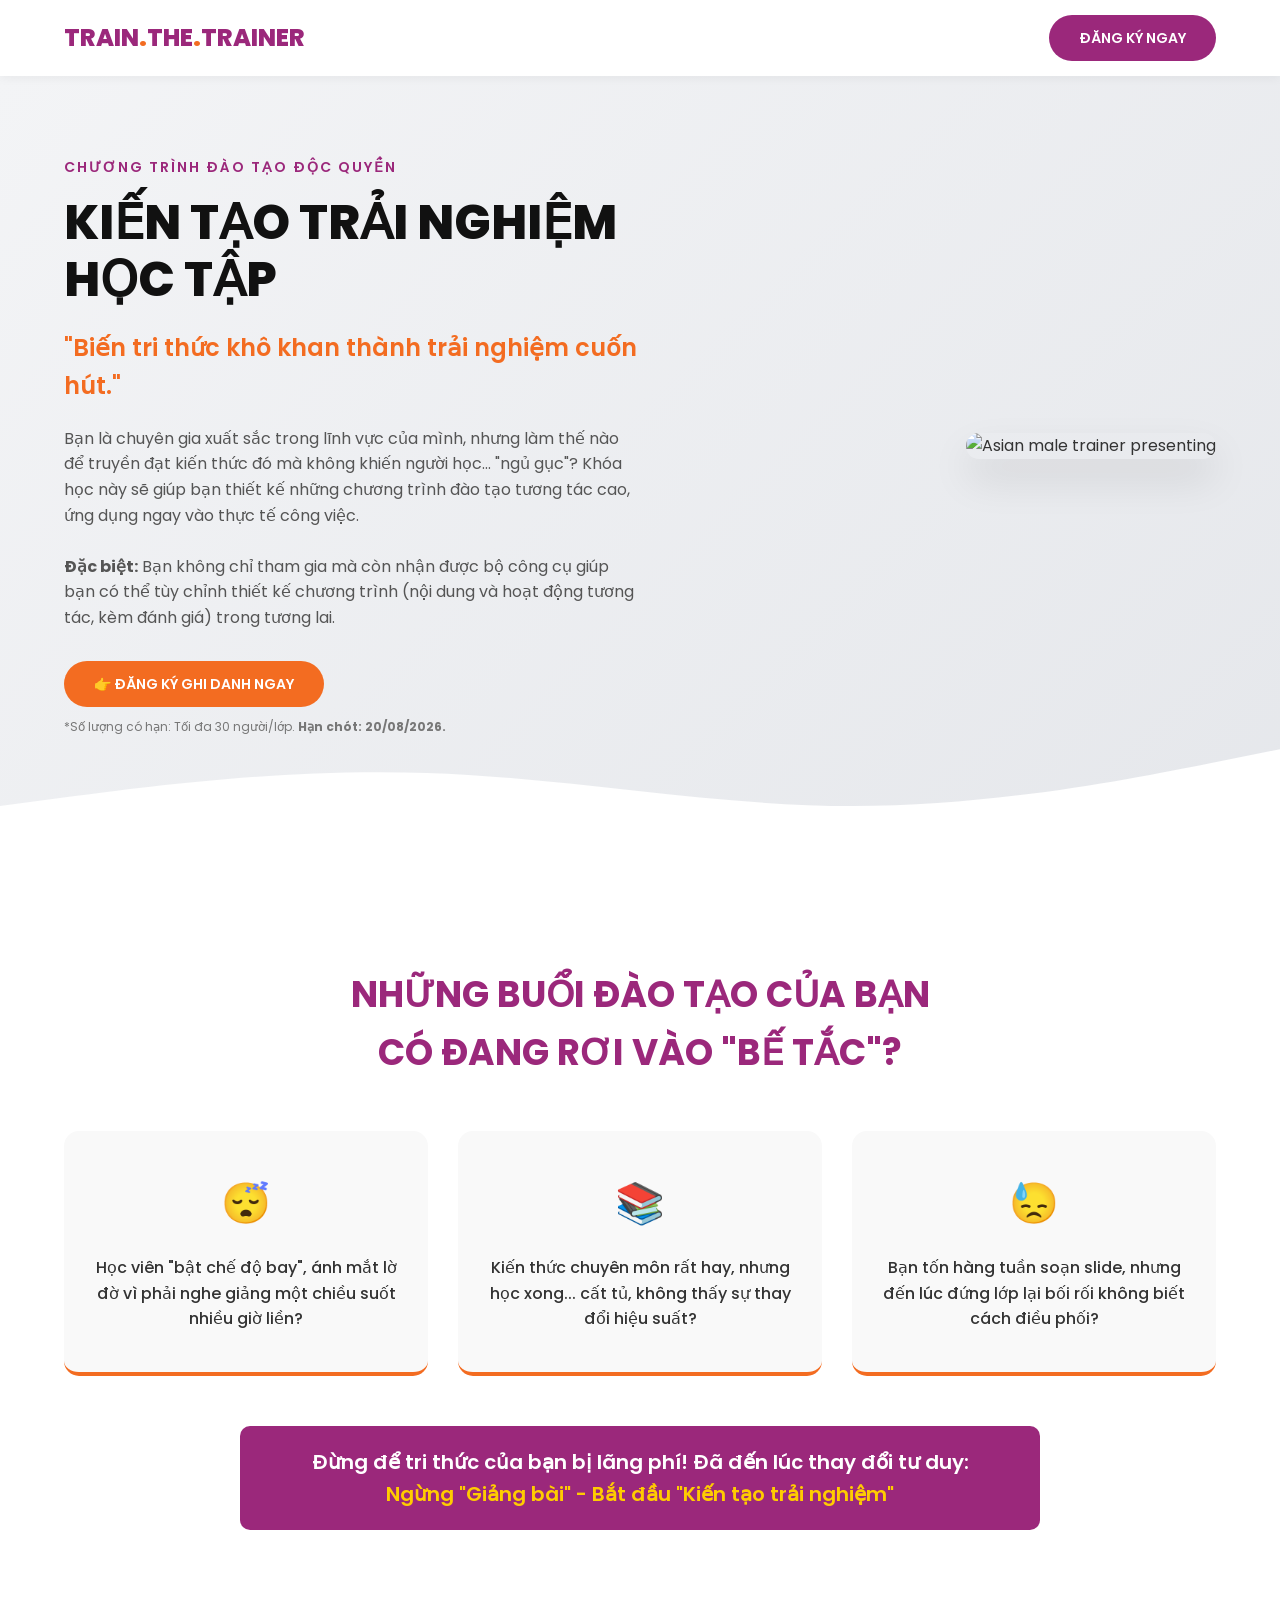
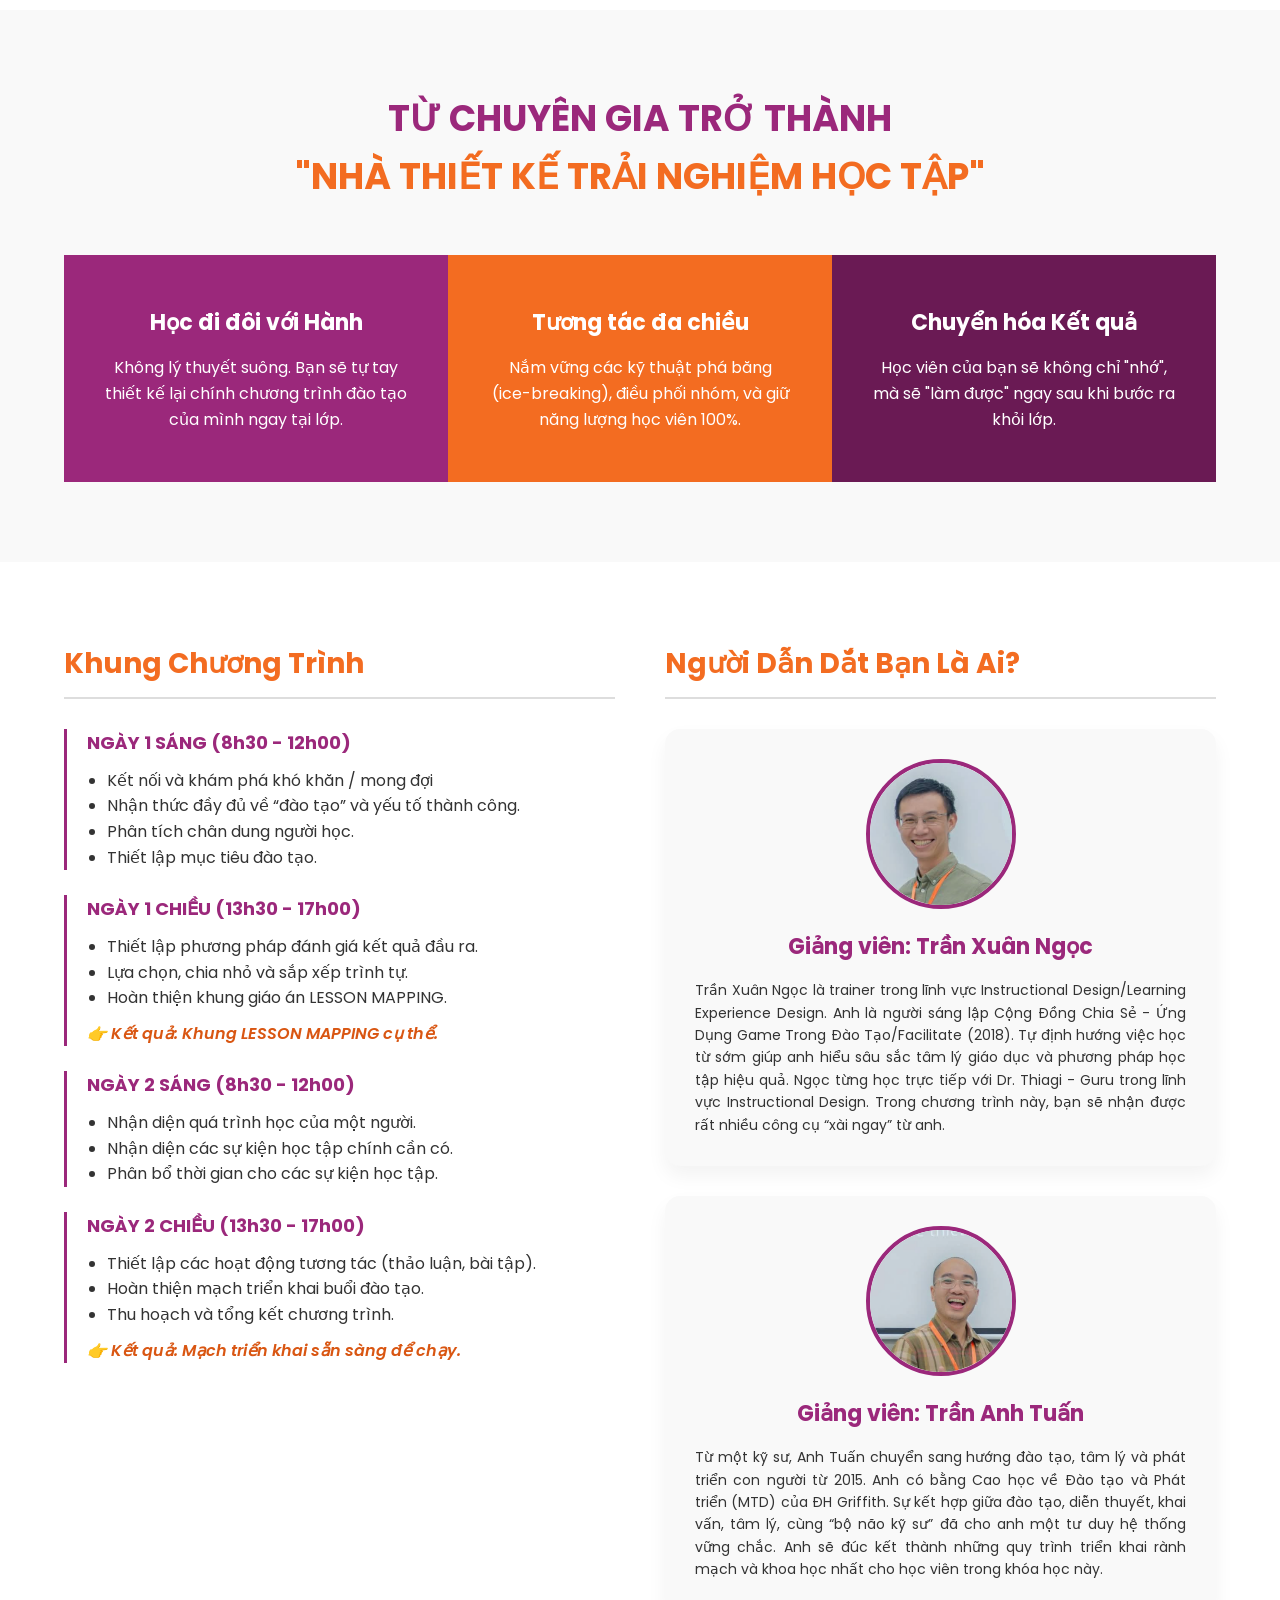
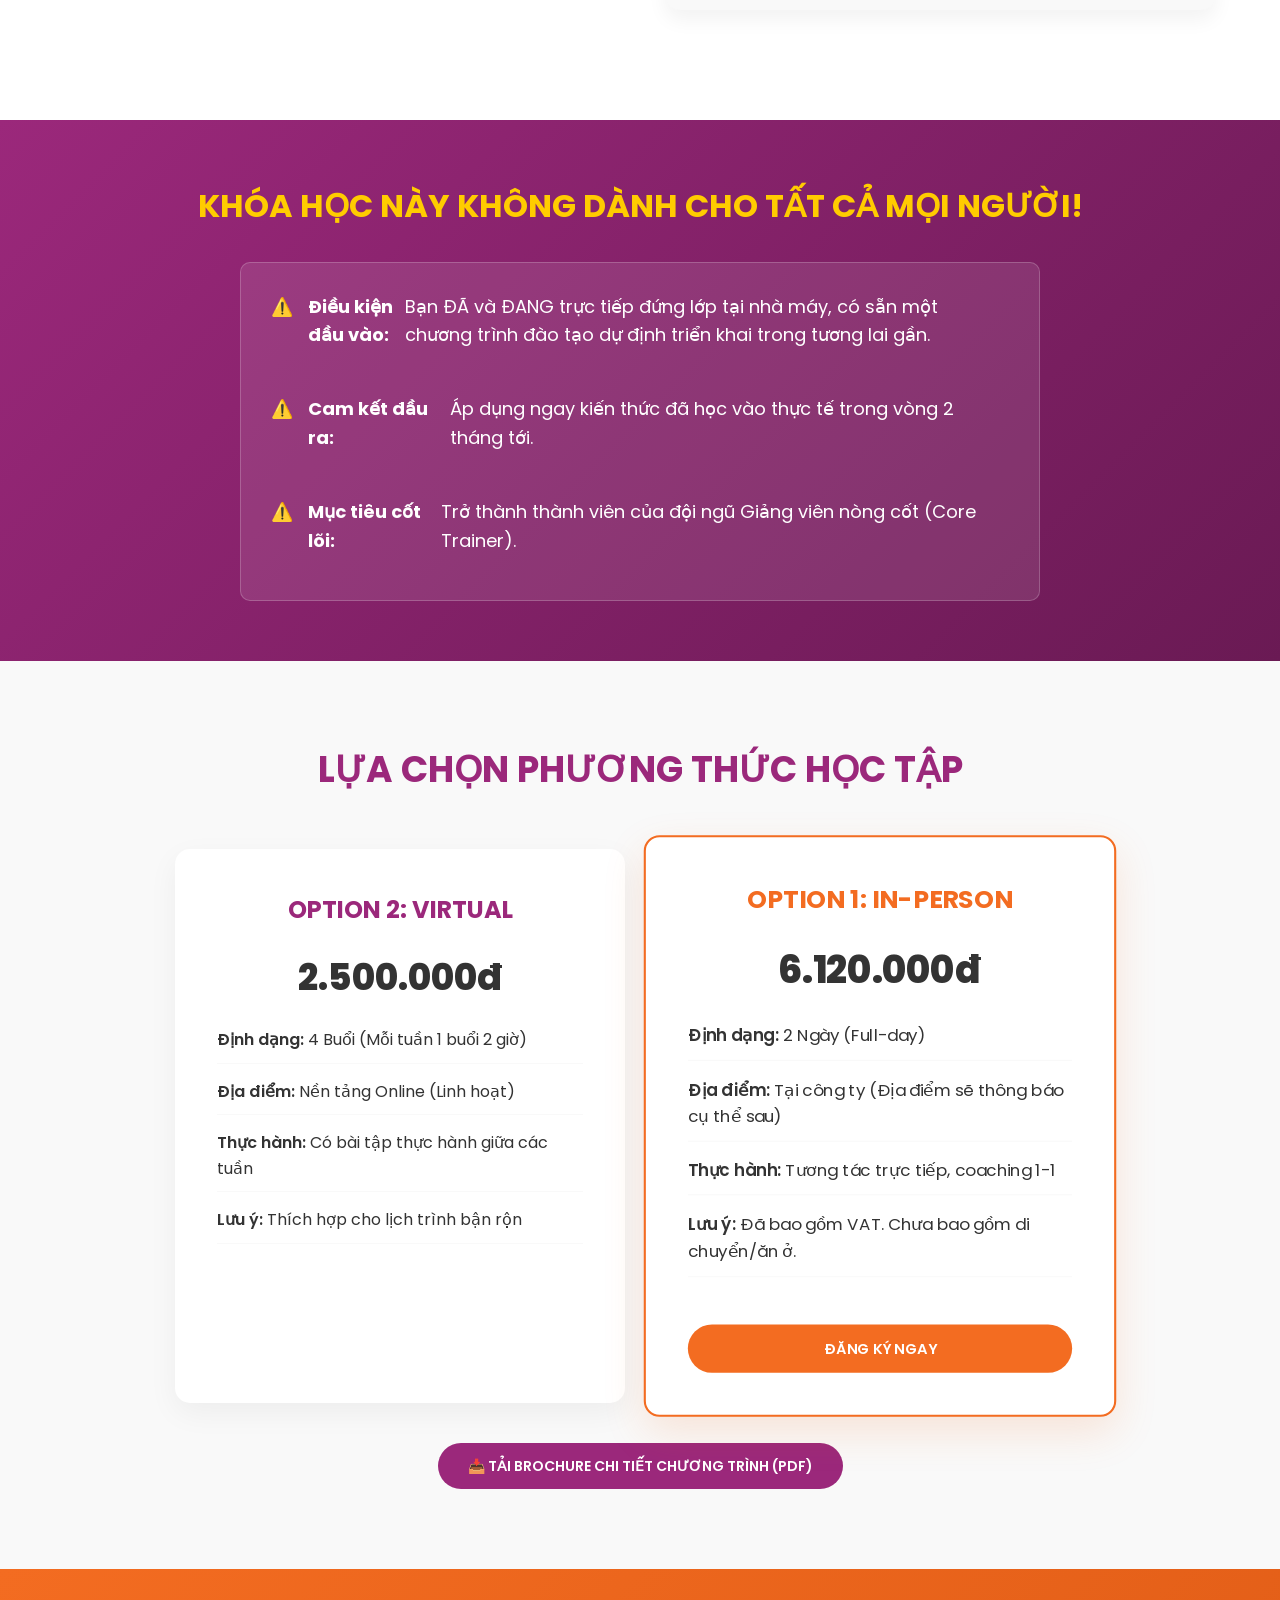
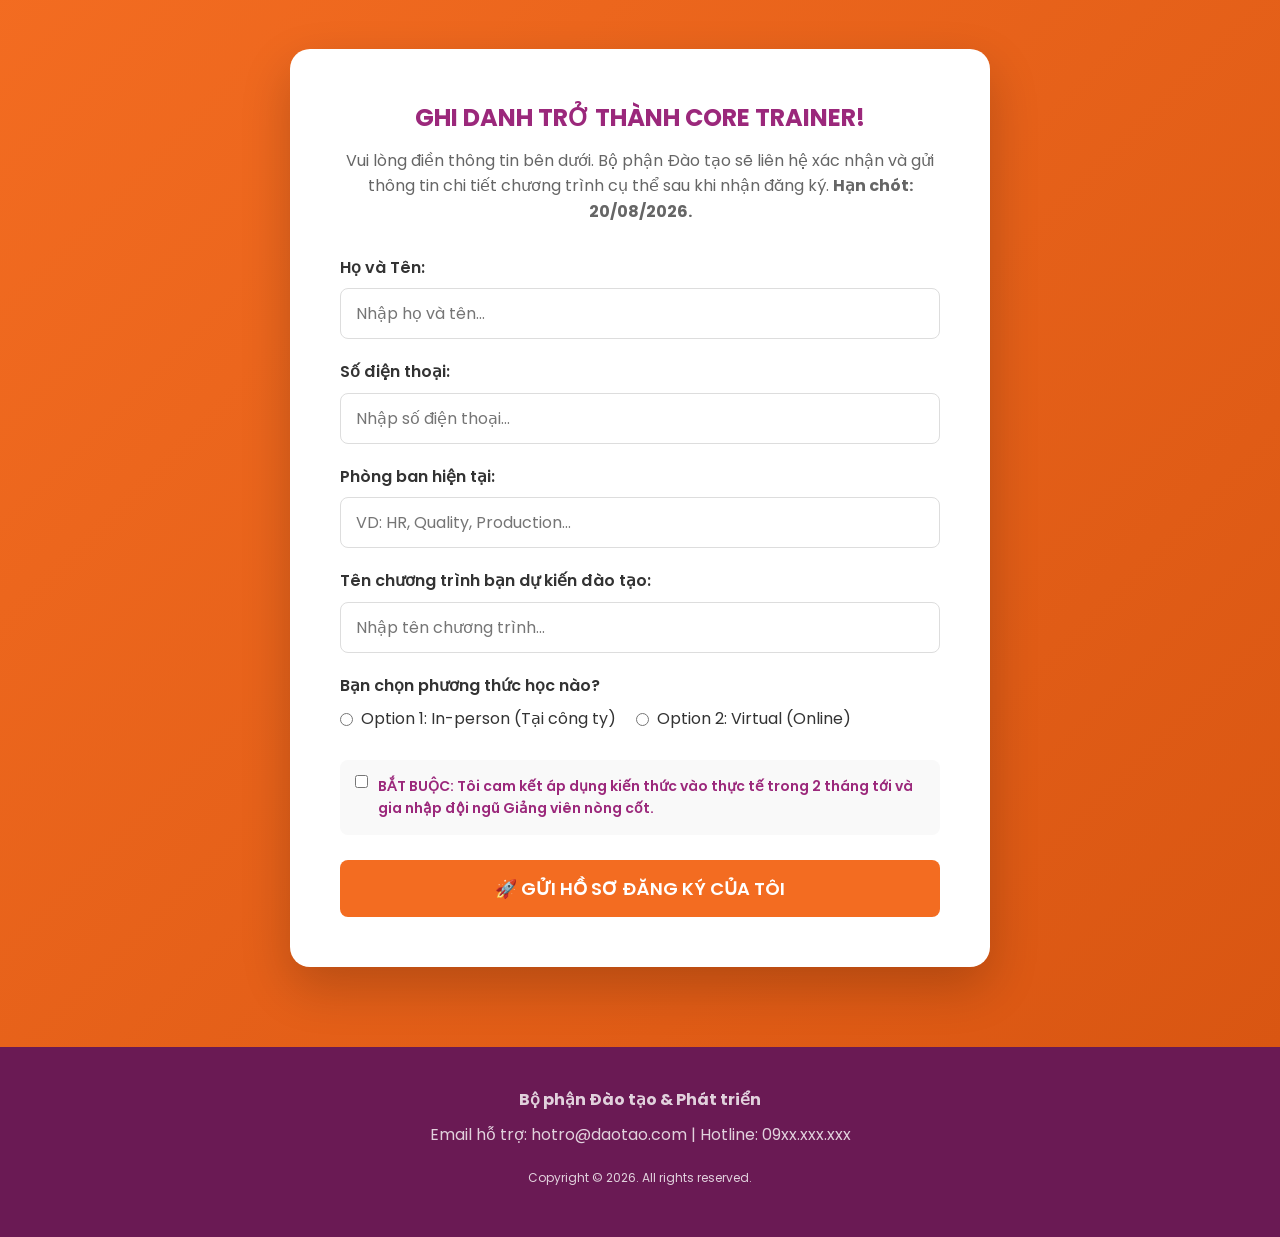
==== BaiTap/index.html @ ac071d4d "Add Train the Trainer landing page" ====
<!DOCTYPE html>
<html lang="vi">
<head>
    <meta charset="UTF-8">
    <meta name="viewport" content="width=device-width, initial-scale=1.0">
    <title>Train The Trainer | Kiến tạo trải nghiệm học tập</title>
    <!-- Open Graph for sharing -->
    <meta property="og:title" content="Train The Trainer - Kiến tạo trải nghiệm học tập">
    <meta property="og:description" content="Chương trình đào tạo chuyên sâu dành cho các chuyên gia đào tạo nội bộ.">
    <link rel="stylesheet" href="style.css">
</head>
<body>

    <!-- HEADER -->
    <header>
        <div class="container">
            <a href="#" class="logo">TRAIN<span>.</span>THE<span>.</span>TRAINER</a>
            <a href="#register" class="btn btn-purple">Đăng ký ngay</a>
        </div>
    </header>

    <!-- SECTION 1: HERO -->
    <section class="hero">
        <div class="container">
            <div class="hero-content">
                <span class="hero-kicker">CHƯƠNG TRÌNH ĐÀO TẠO ĐỘC QUYỀN</span>
                <h1>KIẾN TẠO TRẢI NGHIỆM HỌC TẬP</h1>
                <h2>"Biến tri thức khô khan thành trải nghiệm cuốn hút."</h2>
                <p>Bạn là chuyên gia xuất sắc trong lĩnh vực của mình, nhưng làm thế nào để truyền đạt kiến thức đó mà không khiến người học... "ngủ gục"? Khóa học này sẽ giúp bạn thiết kế những chương trình đào tạo tương tác cao, ứng dụng ngay vào thực tế công việc. <br><br><strong>Đặc biệt:</strong> Bạn không chỉ tham gia mà còn nhận được bộ công cụ giúp bạn có thể tùy chỉnh thiết kế chương trình (nội dung và hoạt động tương tác, kèm đánh giá) trong tương lai.</p>
                <a href="#register" class="btn btn-orange">👉 ĐĂNG KÝ GHI DANH NGAY</a>
                <span class="hero-note">*Số lượng có hạn: Tối đa 30 người/lớp. <strong>Hạn chót: 20/08/2026.</strong></span>
            </div>
            <div class="hero-image">
                <img src="https://images.unsplash.com/photo-1552664730-d307ca884978?auto=format&fit=crop&w=800&q=80" alt="Asian male trainer presenting">
            </div>
        </div>
        <!-- Decorative curve (SVG) -->
        <svg class="hero-curve" xmlns="http://www.w3.org/2000/svg" viewBox="0 0 1440 320"><path fill="#ffffff" fill-opacity="1" d="M0,224L80,213.3C160,203,320,181,480,186.7C640,192,800,224,960,224C1120,224,1280,192,1360,176L1440,160L1440,320L1360,320C1280,320,1120,320,960,320C800,320,640,320,480,320C320,320,160,320,80,320L0,320Z"></path></svg>
    </section>

    <!-- SECTION 2: PAIN POINT -->
    <section class="pain-points">
        <div class="container">
            <h2 class="section-title">NHỮNG BUỔI ĐÀO TẠO CỦA BẠN<br>CÓ ĐANG RƠI VÀO "BẾ TẮC"?</h2>
            <div class="pain-grid">
                <div class="pain-card">
                    <div class="pain-icon">😴</div>
                    <p>Học viên "bật chế độ bay", ánh mắt lờ đờ vì phải nghe giảng một chiều suốt nhiều giờ liền?</p>
                </div>
                <div class="pain-card">
                    <div class="pain-icon">📚</div>
                    <p>Kiến thức chuyên môn rất hay, nhưng học xong... cất tủ, không thấy sự thay đổi hiệu suất?</p>
                </div>
                <div class="pain-card">
                    <div class="pain-icon">😓</div>
                    <p>Bạn tốn hàng tuần soạn slide, nhưng đến lúc đứng lớp lại bối rối không biết cách điều phối?</p>
                </div>
            </div>
            <div class="pain-conclusion">
                Đừng để tri thức của bạn bị lãng phí! Đã đến lúc thay đổi tư duy:<br>
                <span>Ngừng "Giảng bài" - Bắt đầu "Kiến tạo trải nghiệm"</span>
            </div>
        </div>
    </section>

    <!-- SECTION 3: SOLUTION -->
    <section class="solution">
        <div class="container">
            <h2 class="section-title">TỪ CHUYÊN GIA TRỞ THÀNH<br><span class="text-orange">"NHÀ THIẾT KẾ TRẢI NGHIỆM HỌC TẬP"</span></h2>
            <div class="solution-grid">
                <div class="sol-card">
                    <h3>Học đi đôi với Hành</h3>
                    <p>Không lý thuyết suông. Bạn sẽ tự tay thiết kế lại chính chương trình đào tạo của mình ngay tại lớp.</p>
                </div>
                <div class="sol-card">
                    <h3>Tương tác đa chiều</h3>
                    <p>Nắm vững các kỹ thuật phá băng (ice-breaking), điều phối nhóm, và giữ năng lượng học viên 100%.</p>
                </div>
                <div class="sol-card">
                    <h3>Chuyển hóa Kết quả</h3>
                    <p>Học viên của bạn sẽ không chỉ "nhớ", mà sẽ "làm được" ngay sau khi bước ra khỏi lớp.</p>
                </div>
            </div>
        </div>
    </section>

    <!-- SECTION 4: AGENDA & PROFILE -->
    <section class="agenda-profile">
        <div class="container">
            <!-- Outline Column -->
            <div class="agenda-box">
                <h3>Khung Chương Trình</h3>
                
                <div class="timeline-item">
                    <h4>NGÀY 1 SÁNG (8h30 - 12h00)</h4>
                    <ul>
                        <li>Kết nối và khám phá khó khăn / mong đợi</li>
                        <li>Nhận thức đầy đủ về “đào tạo” và yếu tố thành công.</li>
                        <li>Phân tích chân dung người học.</li>
                        <li>Thiết lập mục tiêu đào tạo.</li>
                    </ul>
                </div>

                <div class="timeline-item">
                    <h4>NGÀY 1 CHIỀU (13h30 - 17h00)</h4>
                    <ul>
                        <li>Thiết lập phương pháp đánh giá kết quả đầu ra.</li>
                        <li>Lựa chọn, chia nhỏ và sắp xếp trình tự.</li>
                        <li>Hoàn thiện khung giáo án LESSON MAPPING.</li>
                    </ul>
                    <p>👉 Kết quả: Khung LESSON MAPPING cụ thể.</p>
                </div>

                <div class="timeline-item">
                    <h4>NGÀY 2 SÁNG (8h30 - 12h00)</h4>
                    <ul>
                        <li>Nhận diện quá trình học của một người.</li>
                        <li>Nhận diện các sự kiện học tập chính cần có.</li>
                        <li>Phân bổ thời gian cho các sự kiện học tập.</li>
                    </ul>
                </div>

                <div class="timeline-item">
                    <h4>NGÀY 2 CHIỀU (13h30 - 17h00)</h4>
                    <ul>
                        <li>Thiết lập các hoạt động tương tác (thảo luận, bài tập).</li>
                        <li>Hoàn thiện mạch triển khai buổi đào tạo.</li>
                        <li>Thu hoạch và tổng kết chương trình.</li>
                    </ul>
                    <p>👉 Kết quả: Mạch triển khai sẵn sàng để chạy.</p>
                </div>
            </div>

            <!-- Profile Column -->
            <div class="profile-box">
                <h3>Người Dẫn Dắt Bạn Là Ai?</h3>
                
                <div class="trainer-card">
                    <img src="images/trainer-ngoc.png" alt="Trần Xuân Ngọc">
                    <h4>Giảng viên: Trần Xuân Ngọc</h4>
                    <p>Trần Xuân Ngọc là trainer trong lĩnh vực Instructional Design/Learning Experience Design. Anh là người sáng lập Cộng Đồng Chia Sẻ - Ứng Dụng Game Trong Đào Tạo/Facilitate (2018). Tự định hướng việc học từ sớm giúp anh hiểu sâu sắc tâm lý giáo dục và phương pháp học tập hiệu quả. Ngọc từng học trực tiếp với Dr. Thiagi - Guru trong lĩnh vực Instructional Design. Trong chương trình này, bạn sẽ nhận được rất nhiều công cụ “xài ngay” từ anh.</p>
                </div>

                <div class="trainer-card">
                    <img src="images/trainer-tuan.png" alt="Trần Anh Tuấn">
                    <h4>Giảng viên: Trần Anh Tuấn</h4>
                    <p>Từ một kỹ sư, Anh Tuấn chuyển sang hướng đào tạo, tâm lý và phát triển con người từ 2015. Anh có bằng Cao học về Đào tạo và Phát triển (MTD) của ĐH Griffith. Sự kết hợp giữa đào tạo, diễn thuyết, khai vấn, tâm lý, cùng “bộ não kỹ sư” đã cho anh một tư duy hệ thống vững chắc. Anh sẽ đúc kết thành những quy trình triển khai rành mạch và khoa học nhất cho học viên trong khóa học này.</p>
                </div>
            </div>
        </div>
    </section>

    <!-- SECTION 5: COMMITMENTS -->
    <section class="commitments">
        <div class="container">
            <h2>KHÓA HỌC NÀY KHÔNG DÀNH CHO TẤT CẢ MỌI NGƯỜI!</h2>
            <div class="commit-box">
                <ul style="display: flex; flex-direction: column; gap: 30px;">
                    <li><strong>Điều kiện đầu vào:</strong> Bạn ĐÃ và ĐANG trực tiếp đứng lớp tại nhà máy, có sẵn một chương trình đào tạo dự định triển khai trong tương lai gần.</li>
                    <li><strong>Cam kết đầu ra:</strong> Áp dụng ngay kiến thức đã học vào thực tế trong vòng 2 tháng tới.</li>
                    <li><strong>Mục tiêu cốt lõi:</strong> Trở thành thành viên của đội ngũ Giảng viên nòng cốt (Core Trainer).</li>
                </ul>
            </div>
        </div>
    </section>

    <!-- SECTION 6: PRICING -->
    <section class="pricing">
        <div class="container">
            <h2 class="section-title">LỰA CHỌN PHƯƠNG THỨC HỌC TẬP</h2>
            
            <div class="pricing-table">
                <!-- Option 2 -->
                <div class="price-col">
                    <h3>OPTION 2: VIRTUAL</h3>
                    <div class="price">2.500.000đ</div>
                    <ul>
                        <li><span>Định dạng:</span> 4 Buổi (Mỗi tuần 1 buổi 2 giờ)</li>
                        <li><span>Địa điểm:</span> Nền tảng Online (Linh hoạt)</li>
                        <li><span>Thực hành:</span> Có bài tập thực hành giữa các tuần</li>
                        <li><span>Lưu ý:</span> Thích hợp cho lịch trình bận rộn</li>
                    </ul>
                </div>
                
                <!-- Option 1 (Featured) -->
                <div class="price-col featured">
                    <h3>OPTION 1: IN-PERSON</h3>
                    <div class="price">6.120.000đ</div>
                    <ul>
                        <li><span>Định dạng:</span> 2 Ngày (Full-day)</li>
                        <li><span>Địa điểm:</span> Tại công ty (Địa điểm sẽ thông báo cụ thể sau)</li>
                        <li><span>Thực hành:</span> Tương tác trực tiếp, coaching 1-1</li>
                        <li><span>Lưu ý:</span> Đã bao gồm VAT. Chưa bao gồm di chuyển/ăn ở.</li>
                    </ul>
                    <a href="#register" class="btn btn-orange" style="width:100%; margin-top: 15px;">Đăng ký ngay</a>
                </div>
            </div>
            
            <div class="text-center" style="margin-top: 40px;">
                <a href="#" class="btn btn-purple">📥 TẢI BROCHURE CHI TIẾT CHƯƠNG TRÌNH (PDF)</a>
            </div>
        </div>
    </section>

    <!-- SECTION 7: REGISTRATION FORM -->
    <section class="registration" id="register">
        <div class="container">
            <div class="reg-container">
                <h2>GHI DANH TRỞ THÀNH CORE TRAINER!</h2>
                <p>Vui lòng điền thông tin bên dưới. Bộ phận Đào tạo sẽ liên hệ xác nhận và gửi thông tin chi tiết chương trình cụ thể sau khi nhận đăng ký. <strong>Hạn chót: 20/08/2026.</strong></p>
                
                <form id="orderForm">
                    <div class="form-group">
                        <label>Họ và Tên:</label>
                        <input type="text" name="HoTen" class="form-control" required placeholder="Nhập họ và tên...">
                    </div>
                    
                    <div class="form-group">
                        <label>Số điện thoại:</label>
                        <input type="text" name="SoDienThoai" class="form-control" required placeholder="Nhập số điện thoại...">
                    </div>
                    
                    <div class="form-group">
                        <label>Phòng ban hiện tại:</label>
                        <input type="text" name="PhongBan" class="form-control" required placeholder="VD: HR, Quality, Production...">
                    </div>
                    
                    <div class="form-group">
                        <label>Tên chương trình bạn dự kiến đào tạo:</label>
                        <input type="text" name="TenChuongTrinh" class="form-control" required placeholder="Nhập tên chương trình...">
                    </div>
                    
                    <div class="form-group">
                        <label>Bạn chọn phương thức học nào?</label>
                        <div class="radio-group">
                            <label><input type="radio" name="OptionHoc" value="In-person" required> Option 1: In-person (Tại công ty)</label>
                            <label><input type="radio" name="OptionHoc" value="Virtual"> Option 2: Virtual (Online)</label>
                        </div>
                    </div>
                    
                    <div class="checkbox-group">
                        <input type="checkbox" id="camket" name="CamKet" value="Có" required>
                        <label for="camket">BẮT BUỘC: Tôi cam kết áp dụng kiến thức vào thực tế trong 2 tháng tới và gia nhập đội ngũ Giảng viên nòng cốt.</label>
                    </div>
                    
                    <button type="submit" class="btn btn-orange submit-btn" id="submitBtnText">🚀 GỬI HỒ SƠ ĐĂNG KÝ CỦA TÔI</button>
                </form>
            </div>
        </div>
    </section>

    <!-- SECTION 8: FOOTER -->
    <footer>
        <div class="container">
            <p><strong>Bộ phận Đào tạo & Phát triển</strong></p>
            <p>Email hỗ trợ: hotro@daotao.com | Hotline: 09xx.xxx.xxx</p>
            <p style="font-size: 12px; margin-top: 20px;">Copyright © 2026. All rights reserved.</p>
        </div>
    </footer>

    <!-- SCRIPT FOR FORM SUBMISSION (Prepared for Chặng 4) -->
    <script>
        // THAY THẾ LINK BÊN DƯỚI BẰNG LINK WEB APP GOOGLE APPS SCRIPT CỦA BẠN
        const scriptURL = 'https://script.google.com/macros/s/AKfycbyoEyjXhiPrAlnONJceOCBflhrQlcIc0K2sLKWSQZ_3E0vvORAVTYL6zITN4F-y-LC4/exec';
        const form = document.getElementById('orderForm');
        const btnText = document.getElementById('submitBtnText');

        form.addEventListener('submit', e => {
            e.preventDefault();
            
            if (scriptURL === 'YOUR_GOOGLE_APPS_SCRIPT_URL_HERE') {
                alert('Vui lòng thay thế YOUR_GOOGLE_APPS_SCRIPT_URL_HERE bằng Link Web App của Google Apps Script để form hoạt động thực tế!');
                return;
            }

            btnText.innerHTML = 'ĐANG GỬI HỒ SƠ... ⏳';
            form.querySelector('button').disabled = true;

            fetch(scriptURL, { method: 'POST', body: new FormData(form), mode: 'no-cors' })
                .then(response => {
                    alert('Đăng ký thành công! Bộ phận Đào tạo sẽ sớm liên hệ xác nhận với bạn.');
                    form.reset();
                    btnText.innerHTML = '🚀 GỬI HỒ SƠ ĐĂNG KÝ CỦA TÔI';
                    form.querySelector('button').disabled = false;
                })
                .catch(error => {
                    alert('Có lỗi xảy ra. Vui lòng thử lại sau!');
                    console.error('Error!', error.message);
                    btnText.innerHTML = '🚀 GỬI HỒ SƠ ĐĂNG KÝ CỦA TÔI';
                    form.querySelector('button').disabled = false;
                });
        });
    </script>
</body>
</html>
---- BaiTap/style.css ----
@import url('https://fonts.googleapis.com/css2?family=Poppins:wght@300;400;500;600;700;800&display=swap');

:root {
    --primary-purple: #9b287b;
    --dark-purple: #6a1a54;
    --primary-orange: #f36c21;
    --dark-orange: #d95612;
    --text-color: #333333;
    --bg-light: #f9f9f9;
    --white: #ffffff;
    --border-color: #dddddd;
    --transition: all 0.3s ease;
}

* {
    margin: 0;
    padding: 0;
    box-sizing: border-box;
    font-family: 'Poppins', sans-serif;
}

body {
    color: var(--text-color);
    background-color: var(--white);
    line-height: 1.6;
    overflow-x: hidden;
}

/* -------------------
   UTILITIES
------------------- */
.container {
    width: 90%;
    max-width: 1200px;
    margin: 0 auto;
}

.text-center { text-align: center; }
.text-purple { color: var(--primary-purple); }
.text-orange { color: var(--primary-orange); }

.btn {
    display: inline-block;
    padding: 12px 30px;
    border-radius: 30px;
    font-weight: 600;
    text-transform: uppercase;
    text-decoration: none;
    transition: var(--transition);
    cursor: pointer;
    border: none;
    font-size: 14px;
}

.btn-purple {
    background-color: var(--primary-purple);
    color: var(--white);
}

.btn-purple:hover {
    background-color: var(--dark-purple);
    box-shadow: 0 4px 15px rgba(155, 40, 123, 0.4);
}

.btn-orange {
    background-color: var(--primary-orange);
    color: var(--white);
}

.btn-orange:hover {
    background-color: var(--dark-orange);
    box-shadow: 0 4px 15px rgba(243, 108, 33, 0.4);
}

/* -------------------
   HEADER
------------------- */
header {
    background-color: var(--white);
    box-shadow: 0 2px 10px rgba(0,0,0,0.05);
    position: sticky;
    top: 0;
    z-index: 100;
    padding: 15px 0;
}

header .container {
    display: flex;
    justify-content: space-between;
    align-items: center;
}

.logo {
    font-size: 24px;
    font-weight: 800;
    color: var(--primary-purple);
    text-decoration: none;
}

.logo span {
    color: var(--primary-orange);
}

/* -------------------
   HERO SECTION
------------------- */
.hero {
    position: relative;
    background: linear-gradient(135deg, #f3f4f6 0%, #e5e7eb 100%);
    padding: 80px 0 150px;
    overflow: hidden;
}

.hero .container {
    display: flex;
    align-items: center;
    justify-content: space-between;
    position: relative;
    z-index: 2;
}

.hero-content {
    flex: 1;
    max-width: 600px;
}

.hero-kicker {
    font-size: 14px;
    font-weight: 600;
    color: var(--primary-purple);
    letter-spacing: 2px;
    margin-bottom: 15px;
    display: block;
}

.hero h1 {
    font-size: 48px;
    font-weight: 800;
    line-height: 1.2;
    margin-bottom: 20px;
    color: #111;
}

.hero h2 {
    font-size: 24px;
    color: var(--primary-orange);
    margin-bottom: 20px;
    font-weight: 600;
}

.hero p {
    font-size: 16px;
    margin-bottom: 30px;
    color: #555;
}

.hero-note {
    font-size: 12px;
    color: #777;
    margin-top: 10px;
    display: block;
}

.hero-image {
    flex: 1;
    text-align: right;
    position: relative;
}

.hero-image img {
    max-width: 100%;
    height: auto;
    border-radius: 20px;
    box-shadow: 0 20px 40px rgba(0,0,0,0.1);
}

.hero-curve {
    position: absolute;
    bottom: -5px;
    left: 0;
    width: 100%;
    height: auto;
    z-index: 1;
}

/* -------------------
   PAIN POINTS
------------------- */
.pain-points {
    padding: 80px 0;
    background-color: var(--white);
}

.section-title {
    text-align: center;
    font-size: 36px;
    font-weight: 700;
    margin-bottom: 50px;
    color: var(--primary-purple);
}

.pain-grid {
    display: grid;
    grid-template-columns: repeat(auto-fit, minmax(300px, 1fr));
    gap: 30px;
    margin-bottom: 50px;
}

.pain-card {
    background: var(--bg-light);
    padding: 40px 30px;
    border-radius: 15px;
    text-align: center;
    transition: var(--transition);
    border-bottom: 4px solid var(--primary-orange);
}

.pain-card:hover {
    transform: translateY(-10px);
    box-shadow: 0 15px 30px rgba(0,0,0,0.05);
}

.pain-icon {
    font-size: 40px;
    color: var(--primary-orange);
    margin-bottom: 20px;
}

.pain-card p {
    font-weight: 500;
}

.pain-conclusion {
    text-align: center;
    font-size: 20px;
    font-weight: 600;
    background: var(--primary-purple);
    color: var(--white);
    padding: 20px;
    border-radius: 10px;
    margin: 0 auto;
    max-width: 800px;
}

.pain-conclusion span {
    color: #ffcc00; /* Yellow highlight */
}

/* -------------------
   SOLUTION
------------------- */
.solution {
    padding: 80px 0;
    background-color: var(--bg-light);
}

.solution-grid {
    display: grid;
    grid-template-columns: repeat(auto-fit, minmax(300px, 1fr));
    gap: 0; /* Tight grid like reference */
}

.sol-card {
    padding: 50px 40px;
    color: var(--white);
    text-align: center;
}

.sol-card:nth-child(1) { background-color: var(--primary-purple); }
.sol-card:nth-child(2) { background-color: var(--primary-orange); }
.sol-card:nth-child(3) { background-color: var(--dark-purple); }

.sol-card h3 {
    font-size: 22px;
    margin-bottom: 15px;
    font-weight: 700;
}

/* -------------------
   AGENDA & PROFILE
------------------- */
.agenda-profile {
    padding: 80px 0;
}

.agenda-profile .container {
    display: grid;
    grid-template-columns: 1fr 1fr;
    gap: 50px;
}

.agenda-box h3, .profile-box h3 {
    font-size: 28px;
    color: var(--primary-orange);
    margin-bottom: 30px;
    border-bottom: 2px solid var(--border-color);
    padding-bottom: 10px;
}

.timeline-item {
    margin-bottom: 25px;
    padding-left: 20px;
    border-left: 3px solid var(--primary-purple);
}

.timeline-item h4 {
    color: var(--primary-purple);
    font-size: 18px;
    margin-bottom: 10px;
}

.timeline-item ul {
    list-style-type: disc;
    margin-left: 20px;
    margin-bottom: 10px;
}

.timeline-item p {
    font-style: italic;
    font-weight: 600;
    color: var(--dark-orange);
}

.trainer-card {
    background: var(--bg-light);
    border-radius: 15px;
    padding: 30px;
    margin-bottom: 30px;
    display: flex;
    flex-direction: column;
    align-items: center;
    text-align: center;
    box-shadow: 0 10px 20px rgba(0,0,0,0.05);
}

.trainer-card img {
    width: 150px;
    height: 150px;
    border-radius: 50%;
    object-fit: cover;
    margin-bottom: 20px;
    border: 4px solid var(--primary-purple);
}

.trainer-card h4 {
    font-size: 22px;
    color: var(--primary-purple);
    margin-bottom: 15px;
}

.trainer-card p {
    font-size: 14px;
    text-align: justify;
}

/* -------------------
   COMMITMENTS
------------------- */
.commitments {
    padding: 60px 0;
    background: linear-gradient(135deg, var(--primary-purple) 0%, var(--dark-purple) 100%);
    color: var(--white);
    text-align: center;
}

.commitments h2 {
    font-size: 32px;
    margin-bottom: 30px;
    color: #ffcc00;
}

.commit-box {
    background: rgba(255,255,255,0.1);
    padding: 30px;
    border-radius: 10px;
    border: 1px solid rgba(255,255,255,0.2);
    display: inline-block;
    max-width: 800px;
    text-align: left;
}

.commit-box ul {
    list-style-type: none;
}

.commit-box ul li {
    margin-bottom: 15px;
    font-size: 18px;
    display: flex;
    align-items: flex-start;
}

.commit-box ul li::before {
    content: '⚠️';
    margin-right: 15px;
}

/* -------------------
   PRICING
------------------- */
.pricing {
    padding: 80px 0;
    background-color: var(--bg-light);
}

.pricing-table {
    display: flex;
    justify-content: center;
    gap: 30px;
    margin-bottom: 40px;
}

.price-col {
    background: var(--white);
    border-radius: 15px;
    padding: 40px;
    width: 100%;
    max-width: 450px;
    box-shadow: 0 10px 30px rgba(0,0,0,0.05);
    text-align: center;
    border: 2px solid transparent;
}

.price-col.featured {
    border-color: var(--primary-orange);
    transform: scale(1.05);
    box-shadow: 0 15px 40px rgba(243, 108, 33, 0.15);
}

.price-col h3 {
    font-size: 24px;
    color: var(--primary-purple);
    margin-bottom: 20px;
}

.price-col.featured h3 {
    color: var(--primary-orange);
}

.price-col .price {
    font-size: 36px;
    font-weight: 800;
    margin-bottom: 20px;
    color: var(--text-color);
}

.price-col ul {
    list-style-type: none;
    margin-bottom: 30px;
    text-align: left;
}

.price-col ul li {
    margin-bottom: 15px;
    border-bottom: 1px solid var(--bg-light);
    padding-bottom: 10px;
}

.price-col ul li span {
    font-weight: 600;
}

/* -------------------
   REGISTRATION FORM
------------------- */
.registration {
    padding: 80px 0;
    background: linear-gradient(135deg, var(--primary-orange) 0%, var(--dark-orange) 100%);
}

.reg-container {
    background: var(--white);
    max-width: 700px;
    margin: 0 auto;
    padding: 50px;
    border-radius: 20px;
    box-shadow: 0 20px 50px rgba(0,0,0,0.2);
}

.reg-container h2 {
    text-align: center;
    color: var(--primary-purple);
    margin-bottom: 10px;
}

.reg-container p {
    text-align: center;
    margin-bottom: 30px;
    color: #666;
}

.form-group {
    margin-bottom: 20px;
}

.form-group label {
    display: block;
    font-weight: 600;
    margin-bottom: 8px;
}

.form-control {
    width: 100%;
    padding: 12px 15px;
    border: 1px solid var(--border-color);
    border-radius: 8px;
    font-size: 16px;
    transition: var(--transition);
}

.form-control:focus {
    outline: none;
    border-color: var(--primary-purple);
    box-shadow: 0 0 0 3px rgba(155, 40, 123, 0.1);
}

.radio-group {
    display: flex;
    gap: 20px;
}

.radio-group label {
    font-weight: 400;
    display: flex;
    align-items: center;
    gap: 8px;
}

.checkbox-group {
    display: flex;
    align-items: flex-start;
    gap: 10px;
    background: var(--bg-light);
    padding: 15px;
    border-radius: 8px;
    margin-bottom: 25px;
}

.checkbox-group label {
    font-weight: 600;
    font-size: 14px;
    color: var(--primary-purple);
    margin-bottom: 0;
}

.submit-btn {
    width: 100%;
    padding: 15px;
    font-size: 18px;
    border-radius: 8px;
}

/* -------------------
   FOOTER
------------------- */
footer {
    background-color: var(--dark-purple);
    color: var(--white);
    padding: 40px 0;
    text-align: center;
}

footer p {
    margin-bottom: 10px;
    opacity: 0.8;
}

/* -------------------
   RESPONSIVE
------------------- */
@media (max-width: 992px) {
    .hero .container {
        flex-direction: column;
        text-align: center;
    }
    .hero-image {
        margin-top: 40px;
    }
    .hero h1 { font-size: 36px; }
    
    .agenda-profile .container {
        grid-template-columns: 1fr;
    }
    
    .pricing-table {
        flex-direction: column;
        align-items: center;
    }
    .price-col.featured {
        transform: none;
    }
}

@media (max-width: 768px) {
    .reg-container {
        padding: 30px 20px;
    }
    .radio-group {
        flex-direction: column;
        gap: 10px;
    }
}
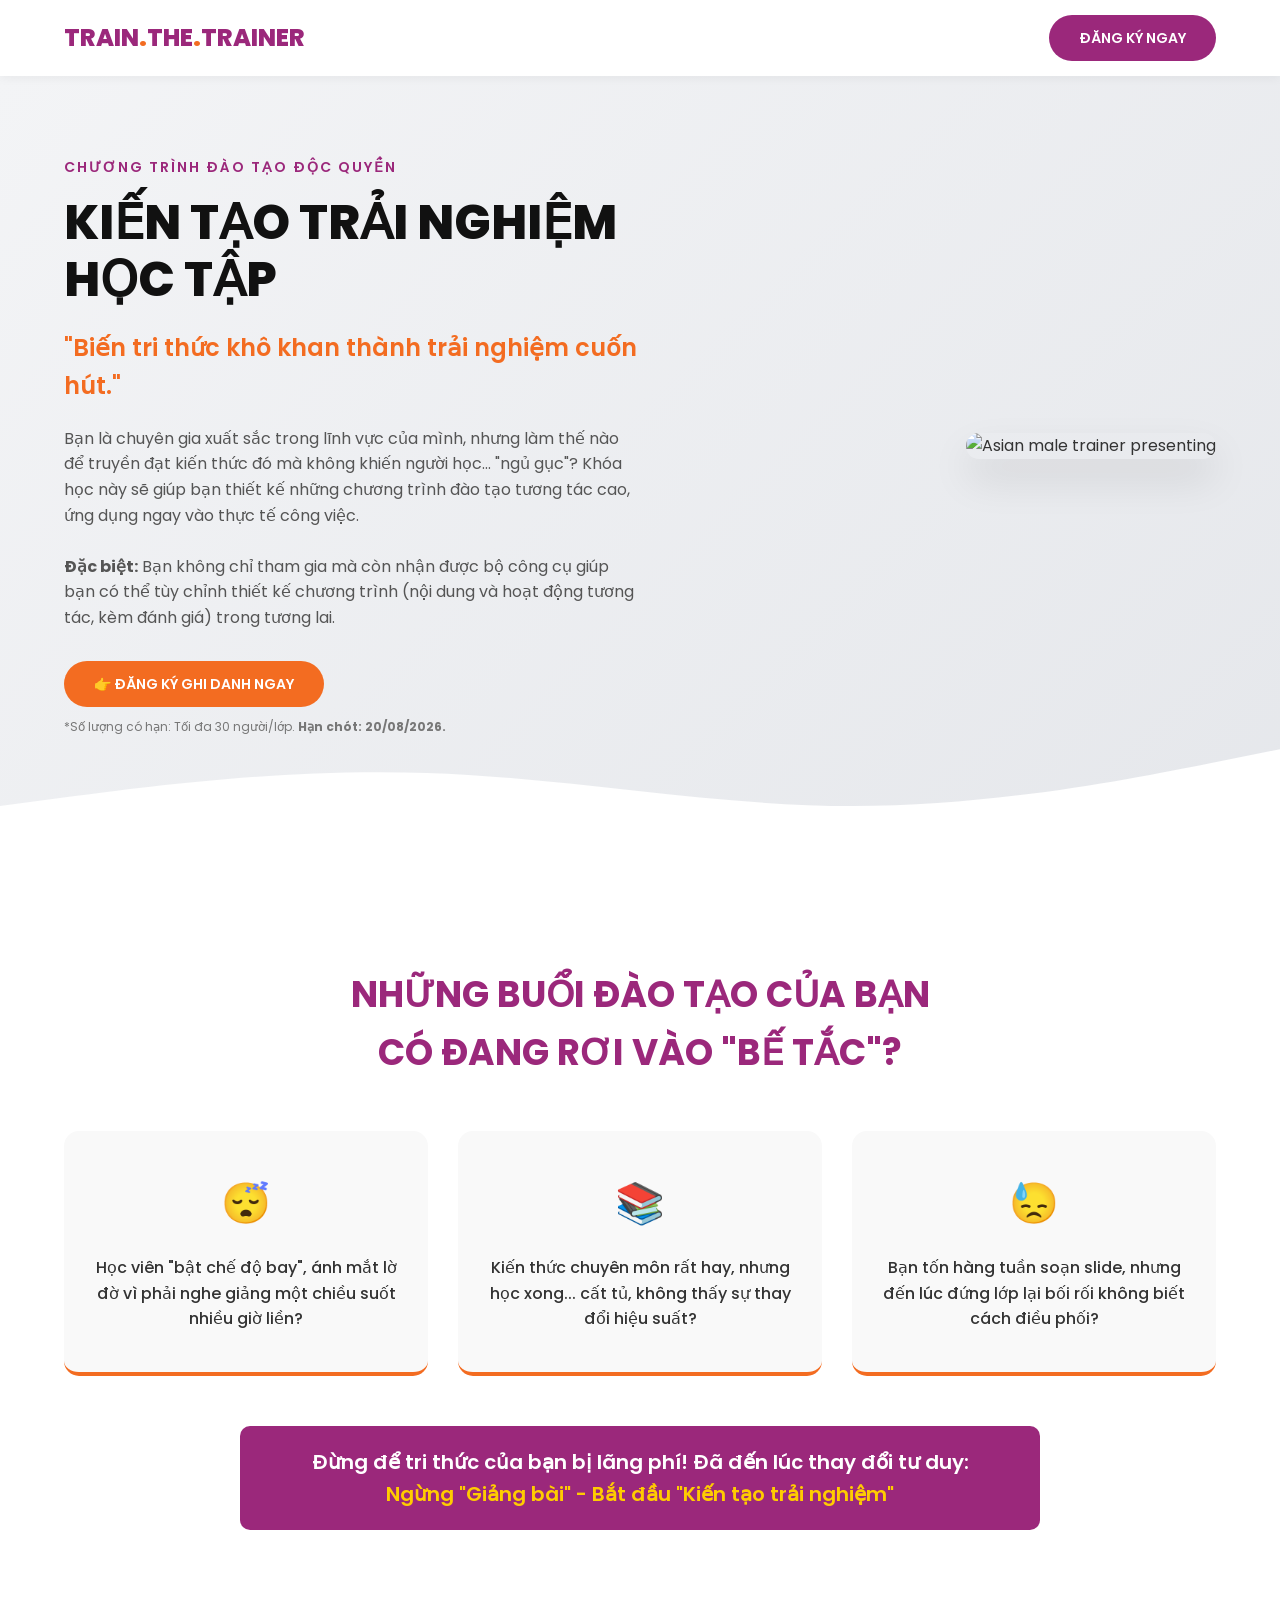
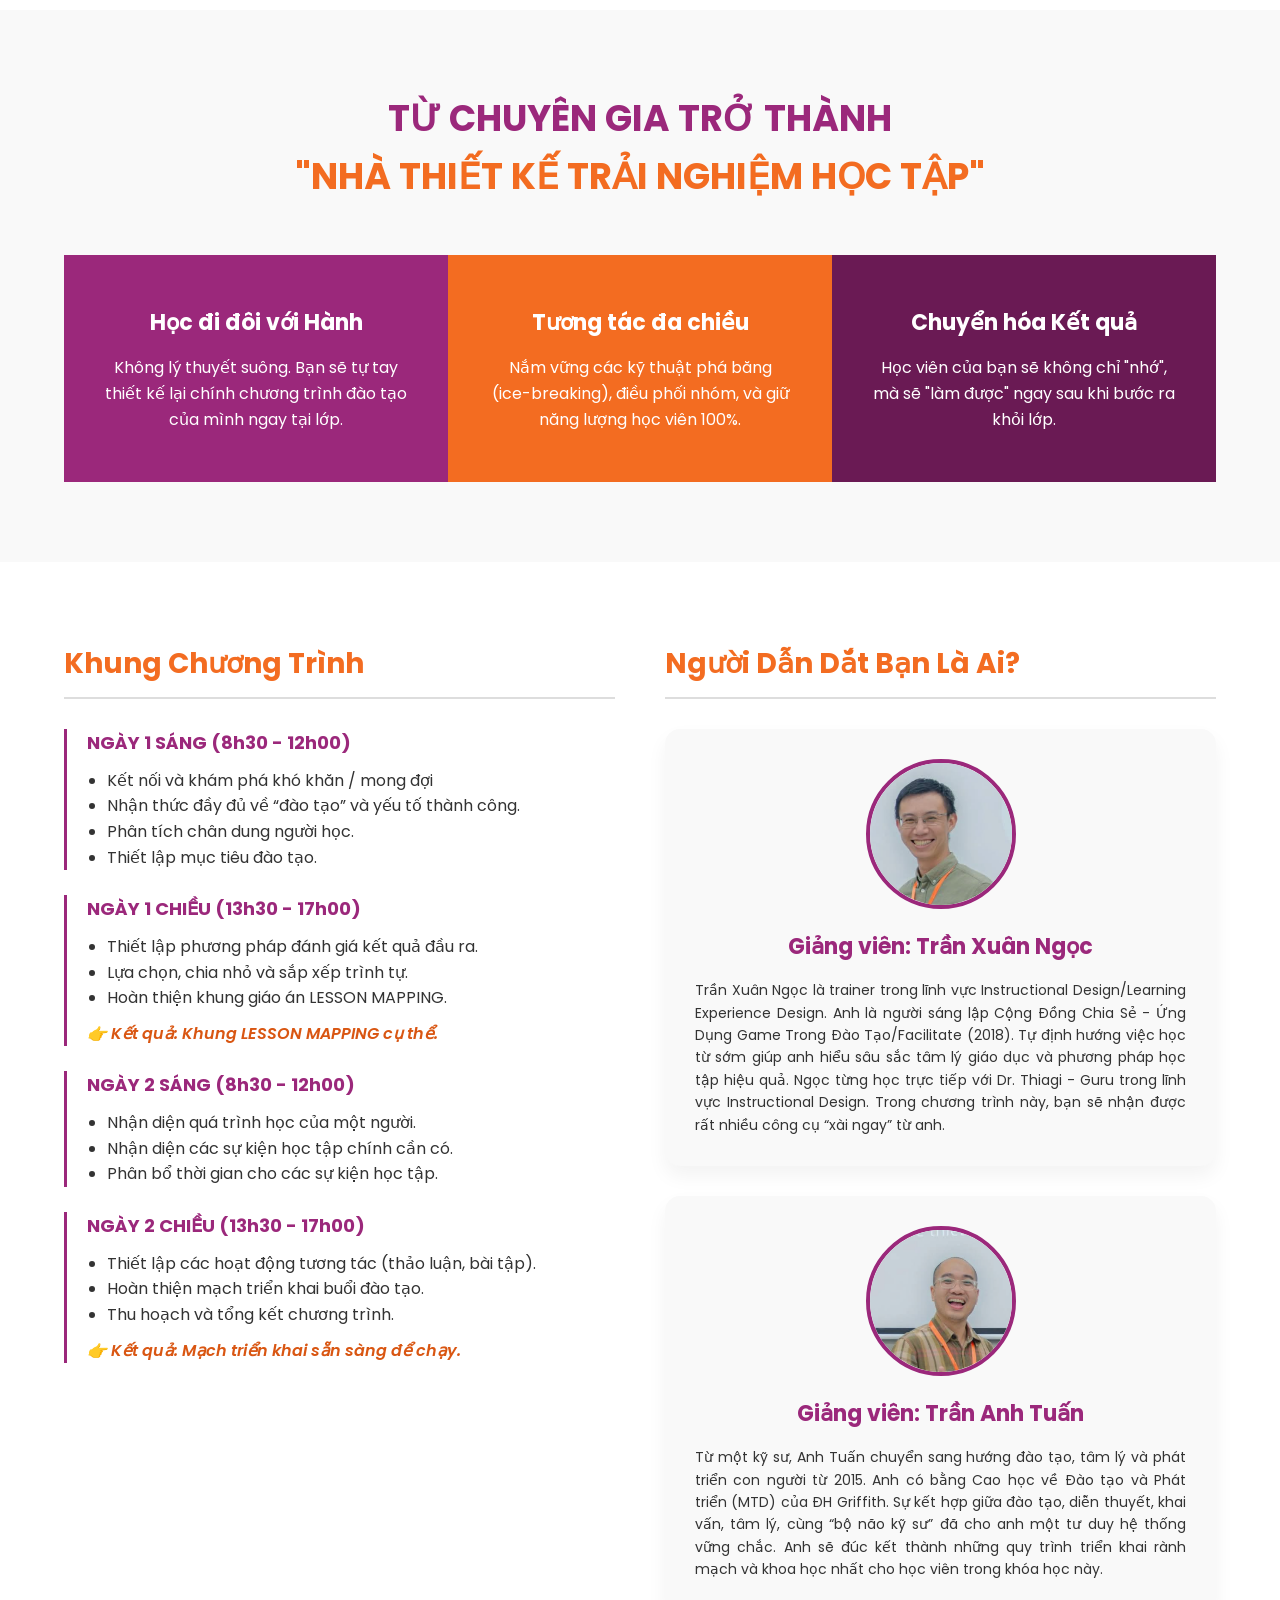
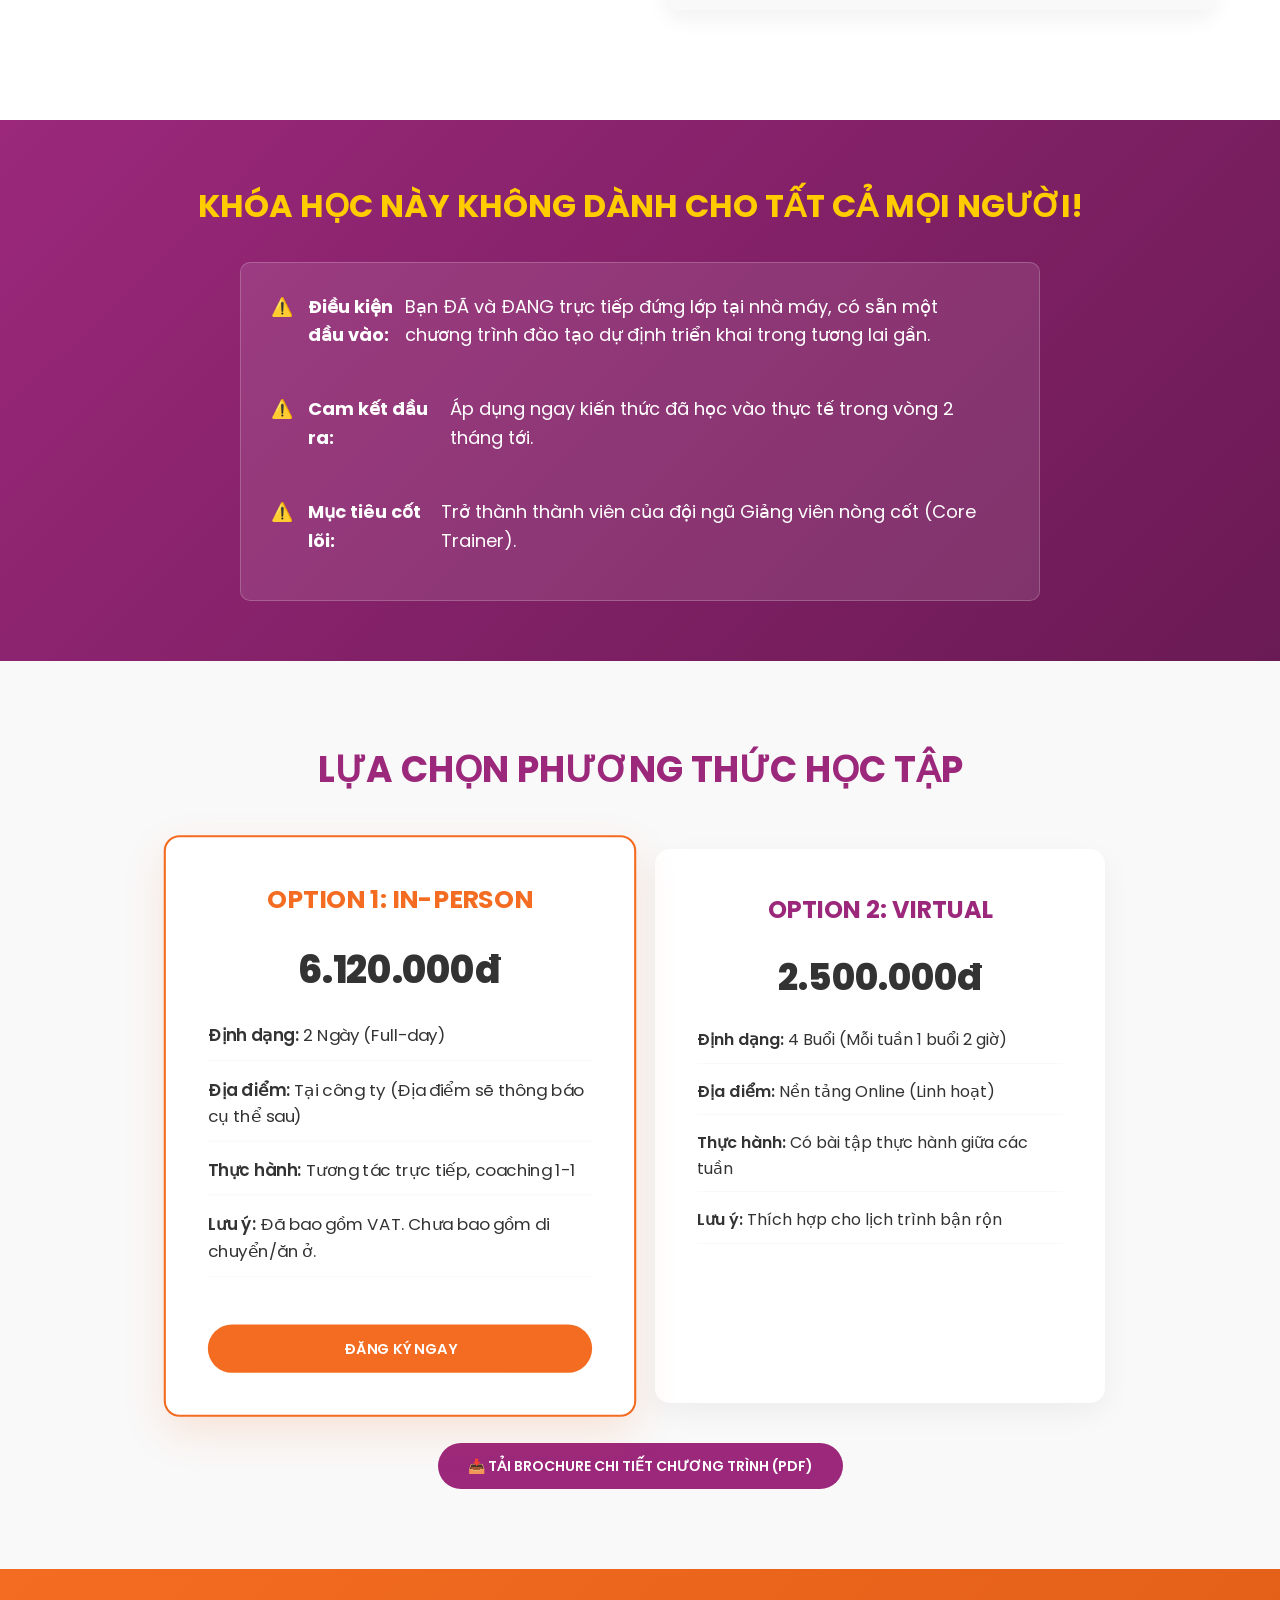
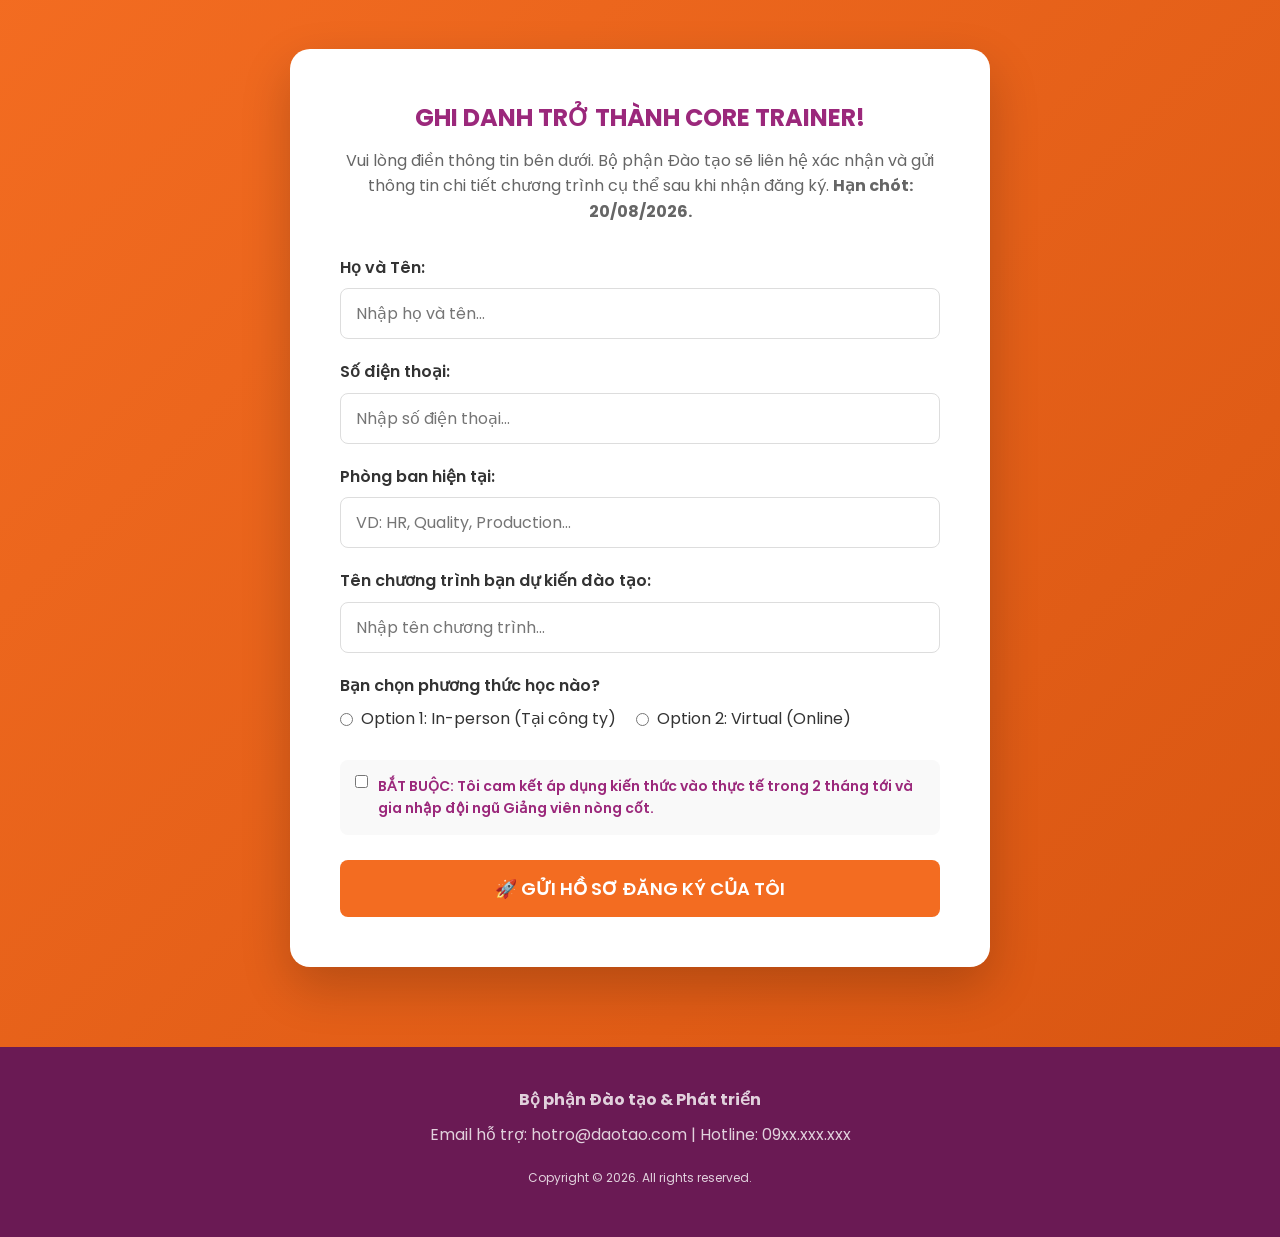
==== commit 07cceb6e: "Swap Option 1 and Option 2 order" ====
--- a/BaiTap/index.html
+++ b/BaiTap/index.html
@@ -170,6 +170,19 @@
             <h2 class="section-title">LỰA CHỌN PHƯƠNG THỨC HỌC TẬP</h2>
             
             <div class="pricing-table">
+                <!-- Option 1 (Featured) -->
+                <div class="price-col featured">
+                    <h3>OPTION 1: IN-PERSON</h3>
+                    <div class="price">6.120.000đ</div>
+                    <ul>
+                        <li><span>Định dạng:</span> 2 Ngày (Full-day)</li>
+                        <li><span>Địa điểm:</span> Tại công ty (Địa điểm sẽ thông báo cụ thể sau)</li>
+                        <li><span>Thực hành:</span> Tương tác trực tiếp, coaching 1-1</li>
+                        <li><span>Lưu ý:</span> Đã bao gồm VAT. Chưa bao gồm di chuyển/ăn ở.</li>
+                    </ul>
+                    <a href="#register" class="btn btn-orange" style="width:100%; margin-top: 15px;">Đăng ký ngay</a>
+                </div>
+
                 <!-- Option 2 -->
                 <div class="price-col">
                     <h3>OPTION 2: VIRTUAL</h3>
@@ -180,19 +193,6 @@
                         <li><span>Thực hành:</span> Có bài tập thực hành giữa các tuần</li>
                         <li><span>Lưu ý:</span> Thích hợp cho lịch trình bận rộn</li>
                     </ul>
-                </div>
-                
-                <!-- Option 1 (Featured) -->
-                <div class="price-col featured">
-                    <h3>OPTION 1: IN-PERSON</h3>
-                    <div class="price">6.120.000đ</div>
-                    <ul>
-                        <li><span>Định dạng:</span> 2 Ngày (Full-day)</li>
-                        <li><span>Địa điểm:</span> Tại công ty (Địa điểm sẽ thông báo cụ thể sau)</li>
-                        <li><span>Thực hành:</span> Tương tác trực tiếp, coaching 1-1</li>
-                        <li><span>Lưu ý:</span> Đã bao gồm VAT. Chưa bao gồm di chuyển/ăn ở.</li>
-                    </ul>
-                    <a href="#register" class="btn btn-orange" style="width:100%; margin-top: 15px;">Đăng ký ngay</a>
                 </div>
             </div>
             
